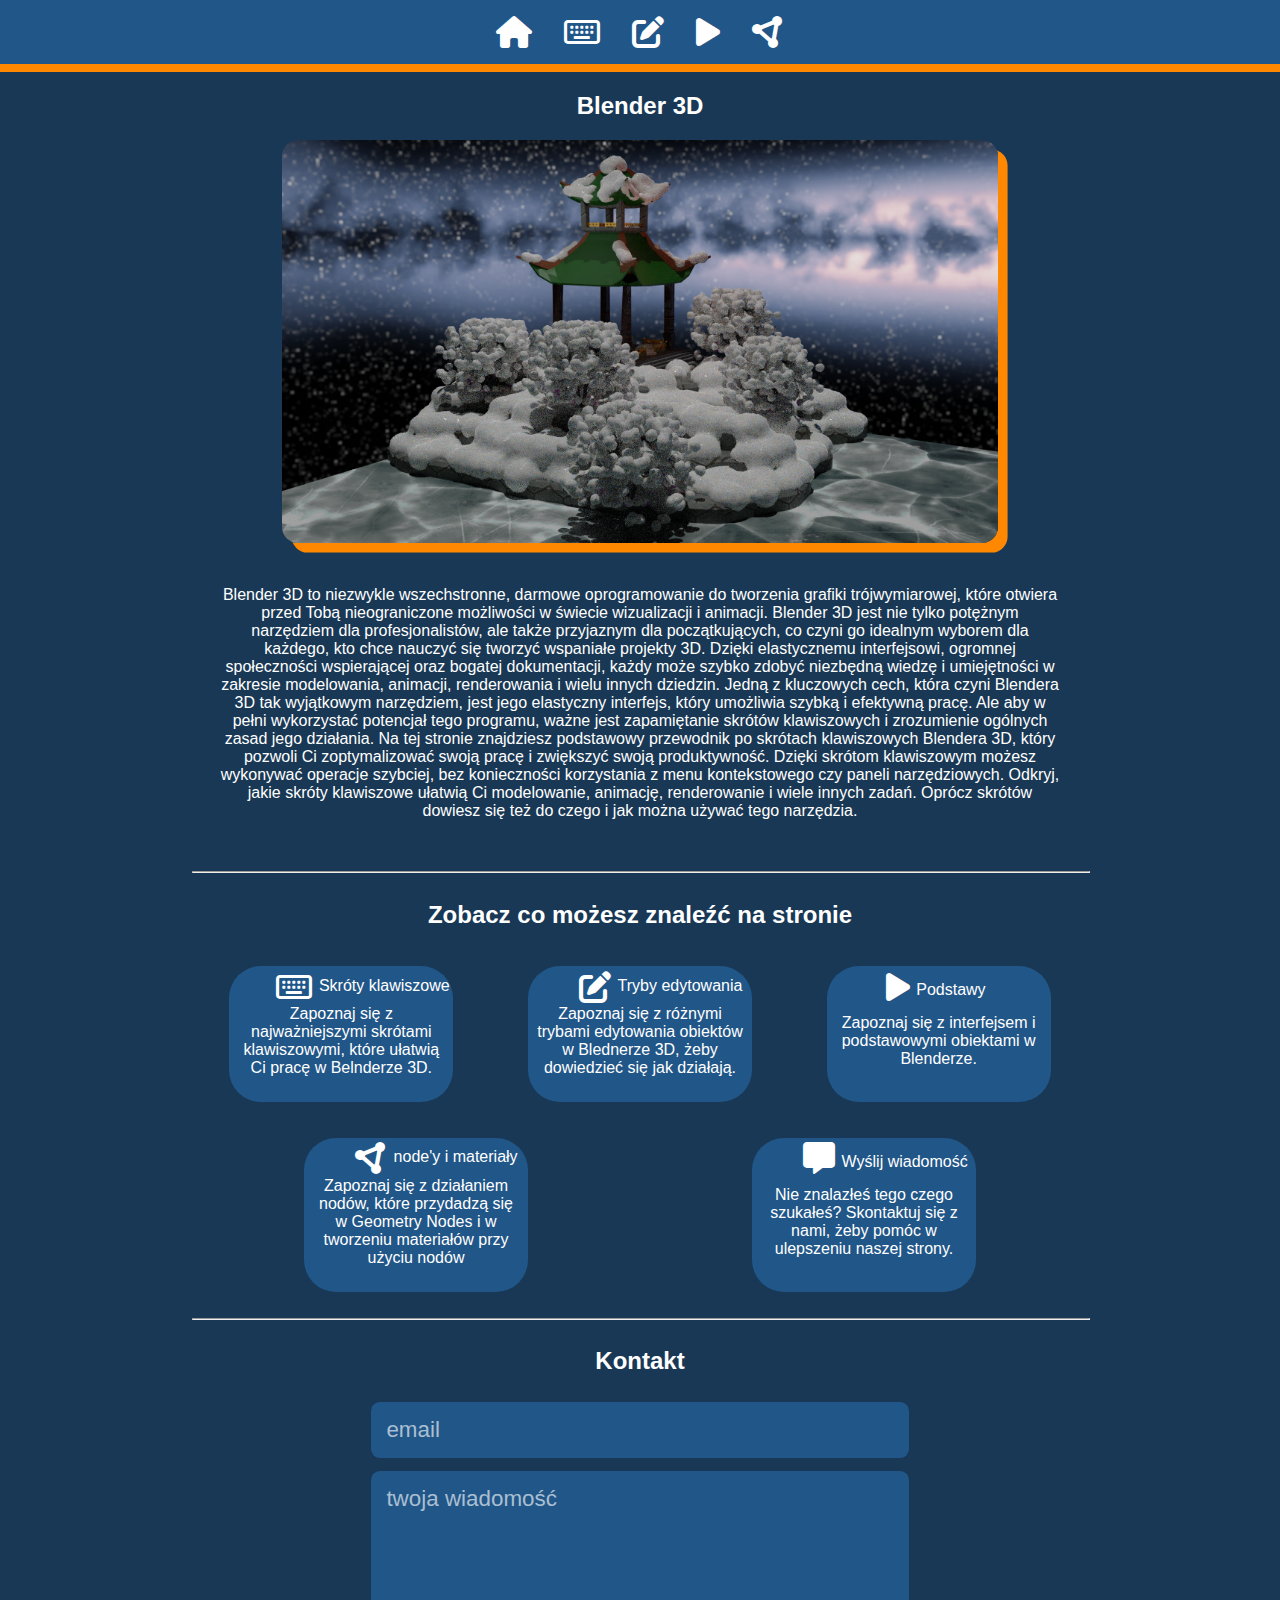
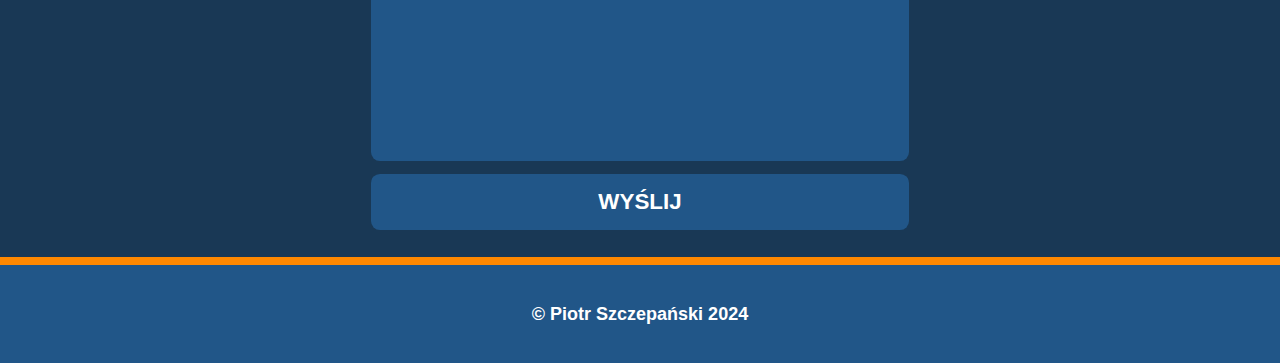
==== docs/index.html @ 4872f192 "folders structure update" ====
<!DOCTYPE html>
<html lang="pl">
<head>
    <meta charset="UTF-8">
    <meta name="viewport" content="width=device-width, initial-scale=1.0">
    <meta name="author" content="Piotr Szczepański">
    <meta name="keywords" content="poradnik, blender3D">
    <meta name="descritpion" content="poradnik blender3D">
    <link rel="shortcut icon" href="../imgs/blender_logo.png" type="image/x-icon">
    <link rel="stylesheet" href="../style/style.css">
    <link rel="stylesheet" href="https://cdnjs.cloudflare.com/ajax/libs/font-awesome/6.5.2/css/all.min.css">
    <title>Poradnik do Blednera 3D</title>
</head>
<body>
    <div class="container">
        <header>
            <nav>
                <ul>
                    <li>
                        <a href="index.html">
                            <i class="fa-solid fa-house hover-text">
                                <span class="tooltip-text">strona główna</span>
                            </i>
                        </a>
                    </li>
                    <li>
                        <a href="shortcuts.html">
                            <i class="fa-regular  fa-keyboard hover-text">
                                <span class="tooltip-text">skróty klawiszowe</span>
                            </i>
                        </a>
                    </li>
                    <li>
                        <a href="modes.html">
                            <i class="fa-solid fa-pen-to-square hover-text">
                                <span class="tooltip-text">tryby</span>
                            </i>
                        </a>
                    </li>
                    <li>
                        <a href="basics.html">
                            <i class="fa-solid fa-play hover-text">
                                <span class="tooltip-text">podstawy</span>
                            </i>
                        </a>
                    </li>
                    <li>
                        <a href="nodes.html">
                            <i class="fa-solid fa-circle-nodes hover-text">
                                <span class="tooltip-text">node'y</span>
                            </i>
                        </a>
                    </li>
                </ul>
            </nav>
        </header>
        <main>
            <section class="main_intro">
                <h2>Blender 3D</h2>
                <img src="../imgs/snow_chinese_building.avif" class="content_media" alt="chinese building covered by snow in the galaxy far far away">
                <p class="desc">
                Blender 3D to niezwykle wszechstronne, darmowe oprogramowanie do tworzenia grafiki trójwymiarowej, które otwiera przed Tobą nieograniczone możliwości w świecie wizualizacji i animacji. Blender 3D jest nie tylko potężnym narzędziem dla profesjonalistów, ale także przyjaznym dla początkujących, co czyni go idealnym wyborem dla każdego, kto chce nauczyć się tworzyć wspaniałe projekty 3D. Dzięki elastycznemu interfejsowi, ogromnej społeczności wspierającej oraz bogatej dokumentacji, każdy może szybko zdobyć niezbędną wiedzę i umiejętności w zakresie modelowania, animacji, renderowania i wielu innych dziedzin. Jedną z kluczowych cech, która czyni Blendera 3D tak wyjątkowym narzędziem, jest jego elastyczny interfejs, który umożliwia szybką i efektywną pracę. Ale aby w pełni wykorzystać potencjał tego programu, ważne jest zapamiętanie skrótów klawiszowych i zrozumienie ogólnych zasad jego działania. Na tej stronie znajdziesz podstawowy przewodnik po skrótach klawiszowych Blendera 3D, który pozwoli Ci zoptymalizować swoją pracę i zwiększyć swoją produktywność. Dzięki skrótom klawiszowym możesz wykonywać operacje szybciej, bez konieczności korzystania z menu kontekstowego czy paneli narzędziowych. Odkryj, jakie skróty klawiszowe ułatwią Ci modelowanie, animację, renderowanie i wiele innych zadań. Oprócz skrótów dowiesz się też do czego i jak można używać tego narzędzia. 
                </p>
                <p class="subdesc">Witaj w poradniku do Blendera 3D, rozejrzyj się za tym czego szukasz niżej. Pamiętaj, że ta strona nie zrobi z ciebie od razu grafika 3D. Została stworzona po to, żebyś szybciej zrozumiał podstawowe funkcje programu i łatwiej wkroczył w proces długiej nauki.</p>
            </section>
            <hr class="expand">
            <h2>Zobacz co możesz znaleźć na stronie</h2>
            <section class="main_subpg">
                <article onclick="openArticle('shortcuts')">
                        <i class="fa-regular  fa-keyboard "></i>
                        <a href="shortcuts.html">Skróty klawiszowe</a>
                        <p>Zapoznaj się z najważniejszymi skrótami klawiszowymi, które ułatwią Ci pracę w Belnderze 3D.</p>
                </article>
                <article onclick="openArticle('modes')">
                        <i class="fa-solid  fa-pen-to-square "></i>
                        <a href="modes.html">Tryby edytowania</a>
                        <p>Zapoznaj się z różnymi trybami edytowania obiektów w Blednerze 3D, żeby dowiedzieć się jak działają.</p>
                </article>
                <article onclick="openArticle('basics')">
                        <i class="fa-solid  fa-play "></i>
                        <a href="basics.html">Podstawy</a>
                        <p>Zapoznaj się z interfejsem i podstawowymi obiektami w Blenderze.</p>
                </article>
                <article onclick="openArticle('nodes')">
                        <i class="fa-solid fa-circle-nodes"></i>
                        <a href="nodes.html">node'y i materiały</a>
                        <p>Zapoznaj się z działaniem nodów, które przydadzą się w Geometry Nodes i w tworzeniu materiałów przy użyciu nodów</p>
                </article>
                <article>
                        <i class="fa-solid fa-message"></i>
                        <a href="#con">Wyślij wiadomość</a>
                        <p>Nie znalazłeś tego czego szukałeś? Skontaktuj się z nami, żeby pomóc w ulepszeniu naszej strony.</p>
                </article>
            </section>
            <hr>
            <section class="main_con">
                <h2 id="con">Kontakt</h2>
                <form action="index.html">
                    <label for="mail"></label>
                    <input id="mail" type="email" placeholder="email" required>
                    <label for="message"></label>
                    <textarea name="message" id="message" cols="30" rows="10" placeholder="twoja wiadomość" required></textarea>
                    <label for="submit"></label>
                    <input type="submit" name="submit" id="submit" value="Wyślij">
                </form>
            </section>
        </main>
        <footer>
            &copy; Piotr Szczepański 2024
        </footer>
    </div>
    <script src="../js/links.js"></script>
</body>
</html>
---- style/style.css ----
body{
    margin: 0;
}
html{
    background-color: #193855;
}
.container{
    background-color: #193855;
}
.container *::selection{
    background-color: rgb(255, 136, 0);
    color: #000;
}
nav{
    width: 100%;
}
ul{
    padding-left: 0;
    width: 100%;
    display: flex;
    justify-content: center;
    gap: 2em;
    list-style-type: none;
}
i{
    font-size: 200%;
    color: #fff;
    transition: 0.3s;
}
a i:hover{
    color: rgb(255, 136, 0);
    transition: 0.3s;
}
.tooltip-text{
    visibility: hidden;
    position: absolute;
    z-index: 1;
    width: 6.5em;
    font-weight: bold;
    color: white;
    font-size: 1rem;
    background-color: rgba(0, 0, 0, 0.5);
    text-align: center;
    border-radius: 10px;
    padding: 10px 15px 10px 15px;
    top: 2em;
    left: -3em;
    font-family:Arial, Helvetica, sans-serif;
}

.hover-text {
    position: relative;
    display: inline-block;
    text-align: center;
}

.hover-text:hover .tooltip-text {
    visibility: visible;
}
header{
    background-color: #215688;
    width: 100%;
    color: #fff;
    display: flex;
    border-bottom: rgb(255, 136, 0) 0.5rem solid;
    position: sticky;
    z-index: 1;
    top: 0;
}
main{
    display: flex;
    flex-direction: column;
    background-color: #193855;
    color: #fff;
    font-family: 'Franklin Gothic Medium', 'Arial Narrow', Arial, sans-serif;
    width: 70%;
    margin: auto;
    justify-content: center;
}
h1{
    text-align: center;
}
.main_intro{
    display: flex;
    flex-direction: column;
    align-items: center;
}
.main_intro p{
    padding: 3%;
    text-align: center;
}
.content_media{
    box-shadow: 0.6em 0.6em rgb(255, 136, 0);
    width: 80%;
    border-radius: 1em;
}
footer{
    display: flex;
    background-color: #215688;
    color: #fff;
    font-weight: bold;
    justify-content: center;
    border-top: 0.5rem solid rgb(255, 136, 0);
    width: 94%;
    padding: 3%;
    font-size: large;
    font-family: Arial, Helvetica, sans-serif;
}
.main_subpg{
    display: flex;
    flex-direction: row;
    justify-content: space-around;
    flex-wrap: wrap;
}
article{
    display: flex;
    justify-content: center;
    background-color: #215688;
    flex-wrap: wrap;
    margin: 2%;
    border-radius: 2em;
    flex-basis: 25%;
    transition: 0.2s;
    cursor: text;
    user-select: none;
    cursor: pointer;
}
article:hover{
    box-shadow: 0.4em 0.4em rgb(255, 136, 0);
    transition: 0.2s;
}
article a{
    display: flex;
    align-items: center;
    color: #fff;
    text-decoration: none;
    flex-basis: 60%;
    margin-top: 1%;
}
article i{
    display: flex;
    align-items: center;
    margin-top: 2%;
    flex-basis: 37%;
    text-align: right;
    margin-right: 3%;
}
article p{
    margin-top: 1%;
    padding: 4%;
    padding-top: 0;
    text-align: center;
}
textarea{
    resize: none;
    font-size: 1.4rem;
    font-family: Arial, Helvetica, sans-serif;
    padding: 0.5em;
    background-color: #215688;
    color: #fff;
    border-radius: 0.4em;
    outline: none;
    border: none;
    border: 0.2em solid rgba(255, 136, 0, 0);
}
input{
    font-size: 1.4rem;
    font-family: Arial, Helvetica, sans-serif;
    background-color: #215688;
    color: #fff;
    padding: 0.5em;
    border: none;
    outline: none;
    border-radius: 0.4em;
    border: 0.2em solid rgba(255, 136, 0, 0);
}
.main_con{
    display: flex;
    flex-direction: column;
    align-items: center;
}
hr{
    width: 100%;
    color: rgb(255, 136, 0);
}
form{
    display: flex;
    flex-direction: column;
    width: 60%;
    gap: 0.4em;
    margin-bottom: 3%;
}
h2{
    text-align: center;
}
input:focus, textarea:focus{
    border: 0.2em solid rgb(255, 136, 0);
    transition: 0.5s;
}
#submit{
    font-weight: bold;
    text-transform: uppercase;
    cursor: pointer;
    transition: 0.5s;
}
#submit:hover{
    background-color: rgb(255, 136, 0);
    transition: 0.5s;
}
#con{
    scroll-margin-block-start: 5em;
}
input::placeholder, textarea::placeholder{
    color: #ffffffa0
}
table, th, td{
    border: solid rgb(255, 136, 0) 3px;
    border-collapse: collapse;
    padding: 1%;
    text-align: center;
    color: #fff;
    font-weight: bold;
}
th{
    border: #fff solid 3px;
    background-color: rgb(255, 136, 0);
    color: #fff;
}
tr{
    background-color: #215688;
}
table{
    margin: 2% 0 2% 0;
}
.container > main:nth-child(2) > table:nth-child(2){
    margin-top: 0;
}
.modes{
    list-style-position: inside;
    display: flex;
    flex-direction: column;
    gap: 1em;
}
.modes li{
    padding: 1em;
    background-color: #215688;
    border-radius: 1em;
}
.svg{
    width: 2.2em;
    position: relative;
    top: 0.7em;
    z-index: 0;
}
.objects{
    flex-direction: row;
    flex-wrap: wrap;
}
.obj{
    flex-basis: 40%;
    display: flex;
    flex-direction: row;
    flex-wrap: wrap;
    border-radius: 2em;
    padding: 0.5em;
    transition: 0.2s;
    border: solid 0.5em rgb(255, 136, 0);
    transition: 0.5s;
}
.obj:hover{
    background-color: #215688;
}
.obj p{
    text-align: center;
    margin-top: 0;
}
.obj h3{
    flex-basis: 70%;
    text-align: center;
}
.obj_icon{
    flex-basis: 5%;
    width: 2.5em;
}
.geo_nodes, .nodes_desc,.shader_edit{
    text-align: center;
}
.subdesc{
    display: none;
}
video{
    width: 70%;
    margin-bottom: 2%;
}

@media (max-width: 765px) {
    article{
        flex-basis: 100%;
    }
    input{
        font-size: 1rem;
    }
    textarea{
        font-size: 1rem;
    }
    form{
        width: 100%;
    }
    .obj{
        flex-basis: 100%;
    }
    .desc{
        width: 130%;
    }

}

@media (max-width: 525px) {
    .desc{
        display: none;
    }
    .expand{
        margin-top: 10%;
    }
    .subdesc{
        display: flex;
    }
    .content_media{
        width: 110%;
    }
}

@media (max-width: 660px) {
    .main_modes{
        width: 90%;
        padding: 0 5% 0 5%;
    }
    .content_media{
        width: 100%;
    }
}
/* @media (max-width:400px){
    body{
        min-width: 120%;
    }
}
@media (max-width: 340px){
    body{
        min-width: 140%;
    }
}
@media (max-width: 280px){
    body{
        min-width: 180%;
    }
}
@media (max-width: 220px){
    body{
        min-width: 220%;
    }
} */
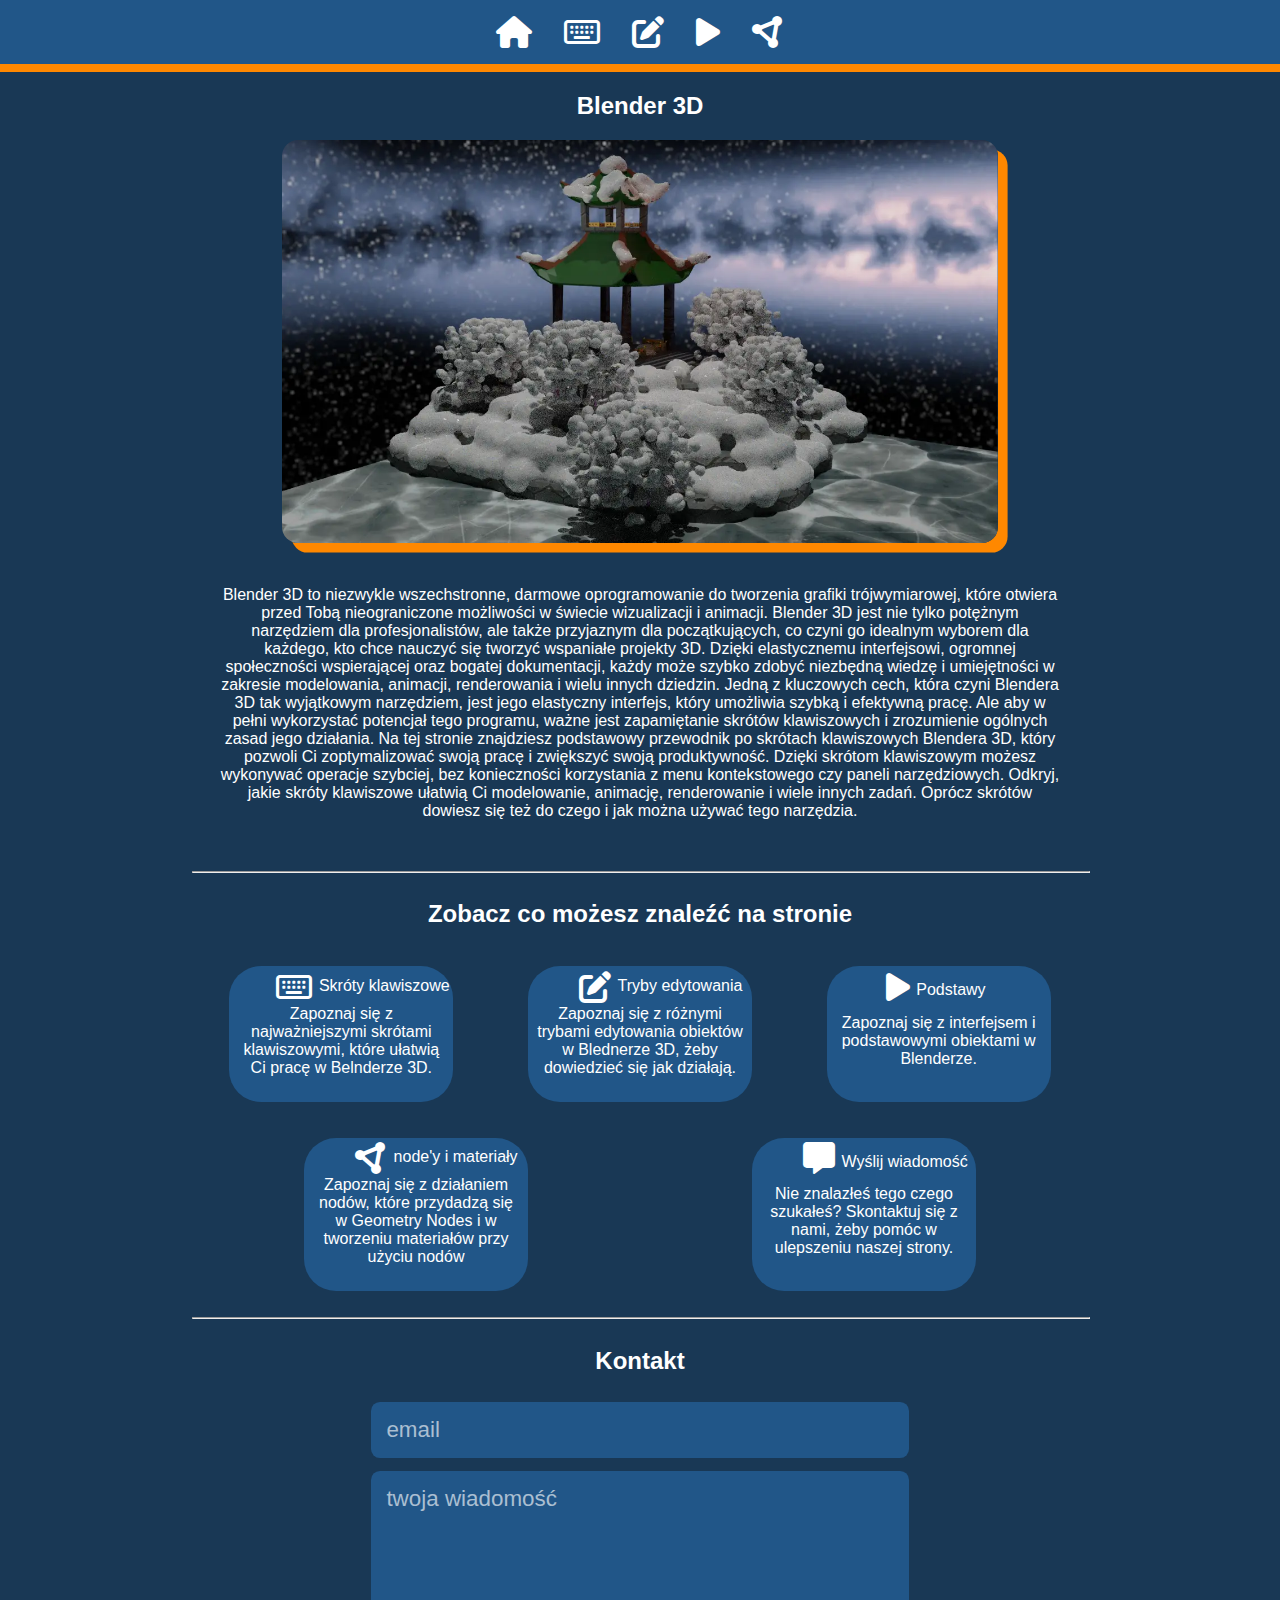
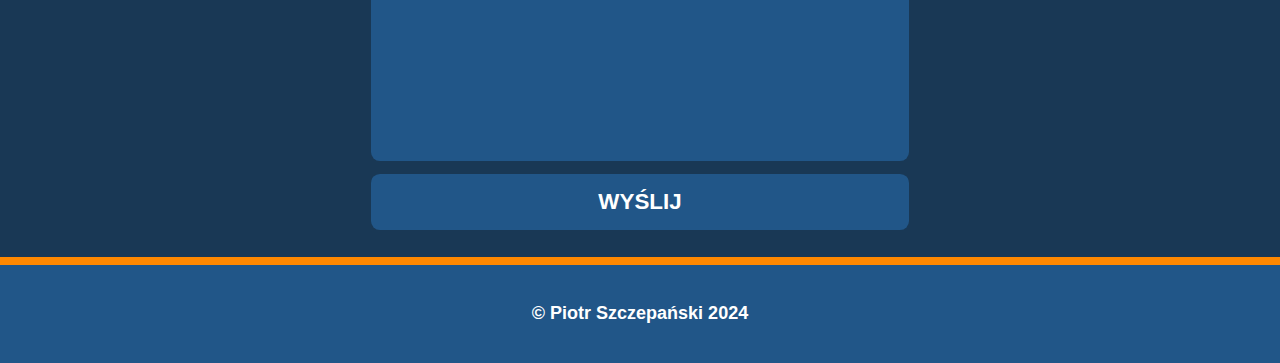
==== commit c1fb4a3e: "lighthouse test correction" ====
--- a/docs/index.html
+++ b/docs/index.html
@@ -5,9 +5,9 @@
     <meta name="viewport" content="width=device-width, initial-scale=1.0">
     <meta name="author" content="Piotr Szczepański">
     <meta name="keywords" content="poradnik, blender3D">
-    <meta name="descritpion" content="poradnik blender3D">
-    <link rel="shortcut icon" href="../imgs/blender_logo.png" type="image/x-icon">
-    <link rel="stylesheet" href="../style/style.css">
+    <meta name="description" content="poradnik blender3D">
+    <link rel="shortcut icon" href="imgs/blender_logo.png" type="image/x-icon">
+    <link rel="stylesheet" href="style/style.css">
     <link rel="stylesheet" href="https://cdnjs.cloudflare.com/ajax/libs/font-awesome/6.5.2/css/all.min.css">
     <title>Poradnik do Blednera 3D</title>
 </head>
@@ -17,35 +17,35 @@
             <nav>
                 <ul>
                     <li>
-                        <a href="index.html">
+                        <a href="index.html" aria-label="homepage">
                             <i class="fa-solid fa-house hover-text">
                                 <span class="tooltip-text">strona główna</span>
                             </i>
                         </a>
                     </li>
                     <li>
-                        <a href="shortcuts.html">
+                        <a href="shortcuts.html" aria-label="shortcuts">
                             <i class="fa-regular  fa-keyboard hover-text">
                                 <span class="tooltip-text">skróty klawiszowe</span>
                             </i>
                         </a>
                     </li>
                     <li>
-                        <a href="modes.html">
+                        <a href="modes.html" aria-label="modes">
                             <i class="fa-solid fa-pen-to-square hover-text">
                                 <span class="tooltip-text">tryby</span>
                             </i>
                         </a>
                     </li>
                     <li>
-                        <a href="basics.html">
+                        <a href="basics.html" aria-label="basics">
                             <i class="fa-solid fa-play hover-text">
                                 <span class="tooltip-text">podstawy</span>
                             </i>
                         </a>
                     </li>
                     <li>
-                        <a href="nodes.html">
+                        <a href="nodes.html" aria-label="nodes">
                             <i class="fa-solid fa-circle-nodes hover-text">
                                 <span class="tooltip-text">node'y</span>
                             </i>
@@ -57,7 +57,7 @@
         <main>
             <section class="main_intro">
                 <h2>Blender 3D</h2>
-                <img src="../imgs/snow_chinese_building.avif" class="content_media" alt="chinese building covered by snow in the galaxy far far away">
+                <img src="imgs/snow_chinese_building.webp" class="content_media" alt="chinese building covered by snow in the galaxy far far away">
                 <p class="desc">
                 Blender 3D to niezwykle wszechstronne, darmowe oprogramowanie do tworzenia grafiki trójwymiarowej, które otwiera przed Tobą nieograniczone możliwości w świecie wizualizacji i animacji. Blender 3D jest nie tylko potężnym narzędziem dla profesjonalistów, ale także przyjaznym dla początkujących, co czyni go idealnym wyborem dla każdego, kto chce nauczyć się tworzyć wspaniałe projekty 3D. Dzięki elastycznemu interfejsowi, ogromnej społeczności wspierającej oraz bogatej dokumentacji, każdy może szybko zdobyć niezbędną wiedzę i umiejętności w zakresie modelowania, animacji, renderowania i wielu innych dziedzin. Jedną z kluczowych cech, która czyni Blendera 3D tak wyjątkowym narzędziem, jest jego elastyczny interfejs, który umożliwia szybką i efektywną pracę. Ale aby w pełni wykorzystać potencjał tego programu, ważne jest zapamiętanie skrótów klawiszowych i zrozumienie ogólnych zasad jego działania. Na tej stronie znajdziesz podstawowy przewodnik po skrótach klawiszowych Blendera 3D, który pozwoli Ci zoptymalizować swoją pracę i zwiększyć swoją produktywność. Dzięki skrótom klawiszowym możesz wykonywać operacje szybciej, bez konieczności korzystania z menu kontekstowego czy paneli narzędziowych. Odkryj, jakie skróty klawiszowe ułatwią Ci modelowanie, animację, renderowanie i wiele innych zadań. Oprócz skrótów dowiesz się też do czego i jak można używać tego narzędzia. 
                 </p>
@@ -109,6 +109,6 @@
             &copy; Piotr Szczepański 2024
         </footer>
     </div>
-    <script src="../js/links.js"></script>
+    <script src="js/links.js"></script>
 </body>
 </html>--- a/docs/style/style.css
+++ b/docs/style/style.css
@@ -0,0 +1,362 @@
+body{
+    margin: 0;
+}
+html{
+    background-color: #193855;
+}
+.container{
+    background-color: #193855;
+}
+.container *::selection{
+    background-color: rgb(255, 136, 0);
+    color: #000;
+}
+nav{
+    width: 100%;
+}
+ul{
+    padding-left: 0;
+    width: 100%;
+    display: flex;
+    justify-content: center;
+    gap: 2em;
+    list-style-type: none;
+}
+i{
+    font-size: 200%;
+    color: #fff;
+    transition: 0.3s;
+}
+a i:hover{
+    color: rgb(255, 136, 0);
+    transition: 0.3s;
+}
+.tooltip-text{
+    visibility: hidden;
+    position: absolute;
+    z-index: 1;
+    width: 6.5em;
+    font-weight: bold;
+    color: white;
+    font-size: 1rem;
+    background-color: rgba(0, 0, 0, 0.5);
+    text-align: center;
+    border-radius: 10px;
+    padding: 10px 15px 10px 15px;
+    top: 2em;
+    left: -3em;
+    font-family:Arial, Helvetica, sans-serif;
+}
+
+.hover-text {
+    position: relative;
+    display: inline-block;
+    text-align: center;
+}
+
+.hover-text:hover .tooltip-text {
+    visibility: visible;
+}
+header{
+    background-color: #215688;
+    width: 100%;
+    color: #fff;
+    display: flex;
+    border-bottom: rgb(255, 136, 0) 0.5rem solid;
+    position: sticky;
+    z-index: 1;
+    top: 0;
+}
+main{
+    display: flex;
+    flex-direction: column;
+    background-color: #193855;
+    color: #fff;
+    font-family: 'Franklin Gothic Medium', 'Arial Narrow', Arial, sans-serif;
+    width: 70%;
+    margin: auto;
+    justify-content: center;
+}
+h1{
+    text-align: center;
+}
+.main_intro{
+    display: flex;
+    flex-direction: column;
+    align-items: center;
+}
+.main_intro p{
+    padding: 3%;
+    text-align: center;
+}
+.content_media{
+    box-shadow: 0.6em 0.6em rgb(255, 136, 0);
+    width: 80%;
+    border-radius: 1em;
+}
+footer{
+    display: flex;
+    background-color: #215688;
+    color: #fff;
+    font-weight: bold;
+    justify-content: center;
+    border-top: 0.5rem solid rgb(255, 136, 0);
+    width: 94%;
+    padding: 3%;
+    font-size: large;
+    font-family: Arial, Helvetica, sans-serif;
+}
+.main_subpg{
+    display: flex;
+    flex-direction: row;
+    justify-content: space-around;
+    flex-wrap: wrap;
+}
+article{
+    display: flex;
+    justify-content: center;
+    background-color: #215688;
+    flex-wrap: wrap;
+    margin: 2%;
+    border-radius: 2em;
+    flex-basis: 25%;
+    transition: 0.2s;
+    cursor: text;
+    user-select: none;
+    cursor: pointer;
+}
+article:hover{
+    box-shadow: 0.4em 0.4em rgb(255, 136, 0);
+    transition: 0.2s;
+}
+article a{
+    display: flex;
+    align-items: center;
+    color: #fff;
+    text-decoration: none;
+    flex-basis: 60%;
+    margin-top: 1%;
+}
+article i{
+    display: flex;
+    align-items: center;
+    margin-top: 2%;
+    flex-basis: 37%;
+    text-align: right;
+    margin-right: 3%;
+}
+article p{
+    margin-top: 1%;
+    padding: 4%;
+    padding-top: 0;
+    text-align: center;
+}
+textarea{
+    resize: none;
+    font-size: 1.4rem;
+    font-family: Arial, Helvetica, sans-serif;
+    padding: 0.5em;
+    background-color: #215688;
+    color: #fff;
+    border-radius: 0.4em;
+    outline: none;
+    border: none;
+    border: 0.2em solid rgba(255, 136, 0, 0);
+}
+input{
+    font-size: 1.4rem;
+    font-family: Arial, Helvetica, sans-serif;
+    background-color: #215688;
+    color: #fff;
+    padding: 0.5em;
+    border: none;
+    outline: none;
+    border-radius: 0.4em;
+    border: 0.2em solid rgba(255, 136, 0, 0);
+}
+.main_con{
+    display: flex;
+    flex-direction: column;
+    align-items: center;
+}
+hr{
+    width: 100%;
+    color: rgb(255, 136, 0);
+}
+form{
+    display: flex;
+    flex-direction: column;
+    width: 60%;
+    gap: 0.4em;
+    margin-bottom: 3%;
+}
+h2{
+    text-align: center;
+}
+input:focus, textarea:focus{
+    border: 0.2em solid rgb(255, 136, 0);
+    transition: 0.5s;
+}
+#submit{
+    font-weight: bold;
+    text-transform: uppercase;
+    cursor: pointer;
+    transition: 0.5s;
+}
+#submit:hover{
+    background-color: rgb(255, 136, 0);
+    transition: 0.5s;
+}
+#con{
+    scroll-margin-block-start: 5em;
+}
+input::placeholder, textarea::placeholder{
+    color: #ffffffa0
+}
+table, th, td{
+    border: solid rgb(255, 136, 0) 3px;
+    border-collapse: collapse;
+    padding: 1%;
+    text-align: center;
+    color: #fff;
+    font-weight: bold;
+}
+th{
+    border: #fff solid 3px;
+    background-color: rgb(255, 136, 0);
+    color: #212121;
+}
+tr{
+    background-color: #215688;
+}
+table{
+    margin: 2% 0 2% 0;
+}
+.container > main:nth-child(2) > table:nth-child(2){
+    margin-top: 0;
+}
+.modes{
+    list-style-position: inside;
+    display: flex;
+    flex-direction: column;
+    gap: 1em;
+    padding: 0;
+}
+.modes li{
+    padding: 1em;
+    background-color: #215688;
+    border-radius: 1em;
+}
+.svg{
+    width: 2.2em;
+    position: relative;
+    top: 0.7em;
+    z-index: 0;
+}
+.objects{
+    flex-direction: row;
+    flex-wrap: wrap;
+}
+.obj{
+    flex-basis: 40%;
+    display: flex;
+    flex-direction: row;
+    flex-wrap: wrap;
+    border-radius: 2em;
+    padding: 0.5em;
+    transition: 0.2s;
+    border: solid 0.5em rgb(255, 136, 0);
+    transition: 0.5s;
+}
+.obj:hover{
+    background-color: #215688;
+}
+.obj p{
+    text-align: center;
+    margin-top: 0;
+}
+.obj h3{
+    flex-basis: 70%;
+    text-align: center;
+}
+.obj_icon{
+    flex-basis: 5%;
+    width: 2.5em;
+}
+.geo_nodes, .nodes_desc,.shader_edit{
+    text-align: center;
+}
+.subdesc{
+    display: none;
+}
+video{
+    width: 70%;
+    margin-bottom: 2%;
+}
+
+@media (max-width: 765px) {
+    article{
+        flex-basis: 100%;
+    }
+    input{
+        font-size: 1rem;
+    }
+    textarea{
+        font-size: 1rem;
+    }
+    form{
+        width: 100%;
+    }
+    .obj{
+        flex-basis: 100%;
+    }
+    .desc{
+        width: 130%;
+    }
+
+}
+
+@media (max-width: 525px) {
+    .desc{
+        display: none;
+    }
+    .expand{
+        margin-top: 10%;
+    }
+    .subdesc{
+        display: flex;
+    }
+    .content_media{
+        width: 110%;
+    }
+}
+
+@media (max-width: 660px) {
+    .main_modes{
+        width: 90%;
+        padding: 0 5% 0 5%;
+    }
+    .content_media{
+        width: 100%;
+    }
+}
+/* @media (max-width:400px){
+    body{
+        min-width: 120%;
+    }
+}
+@media (max-width: 340px){
+    body{
+        min-width: 140%;
+    }
+}
+@media (max-width: 280px){
+    body{
+        min-width: 180%;
+    }
+}
+@media (max-width: 220px){
+    body{
+        min-width: 220%;
+    }
+} */